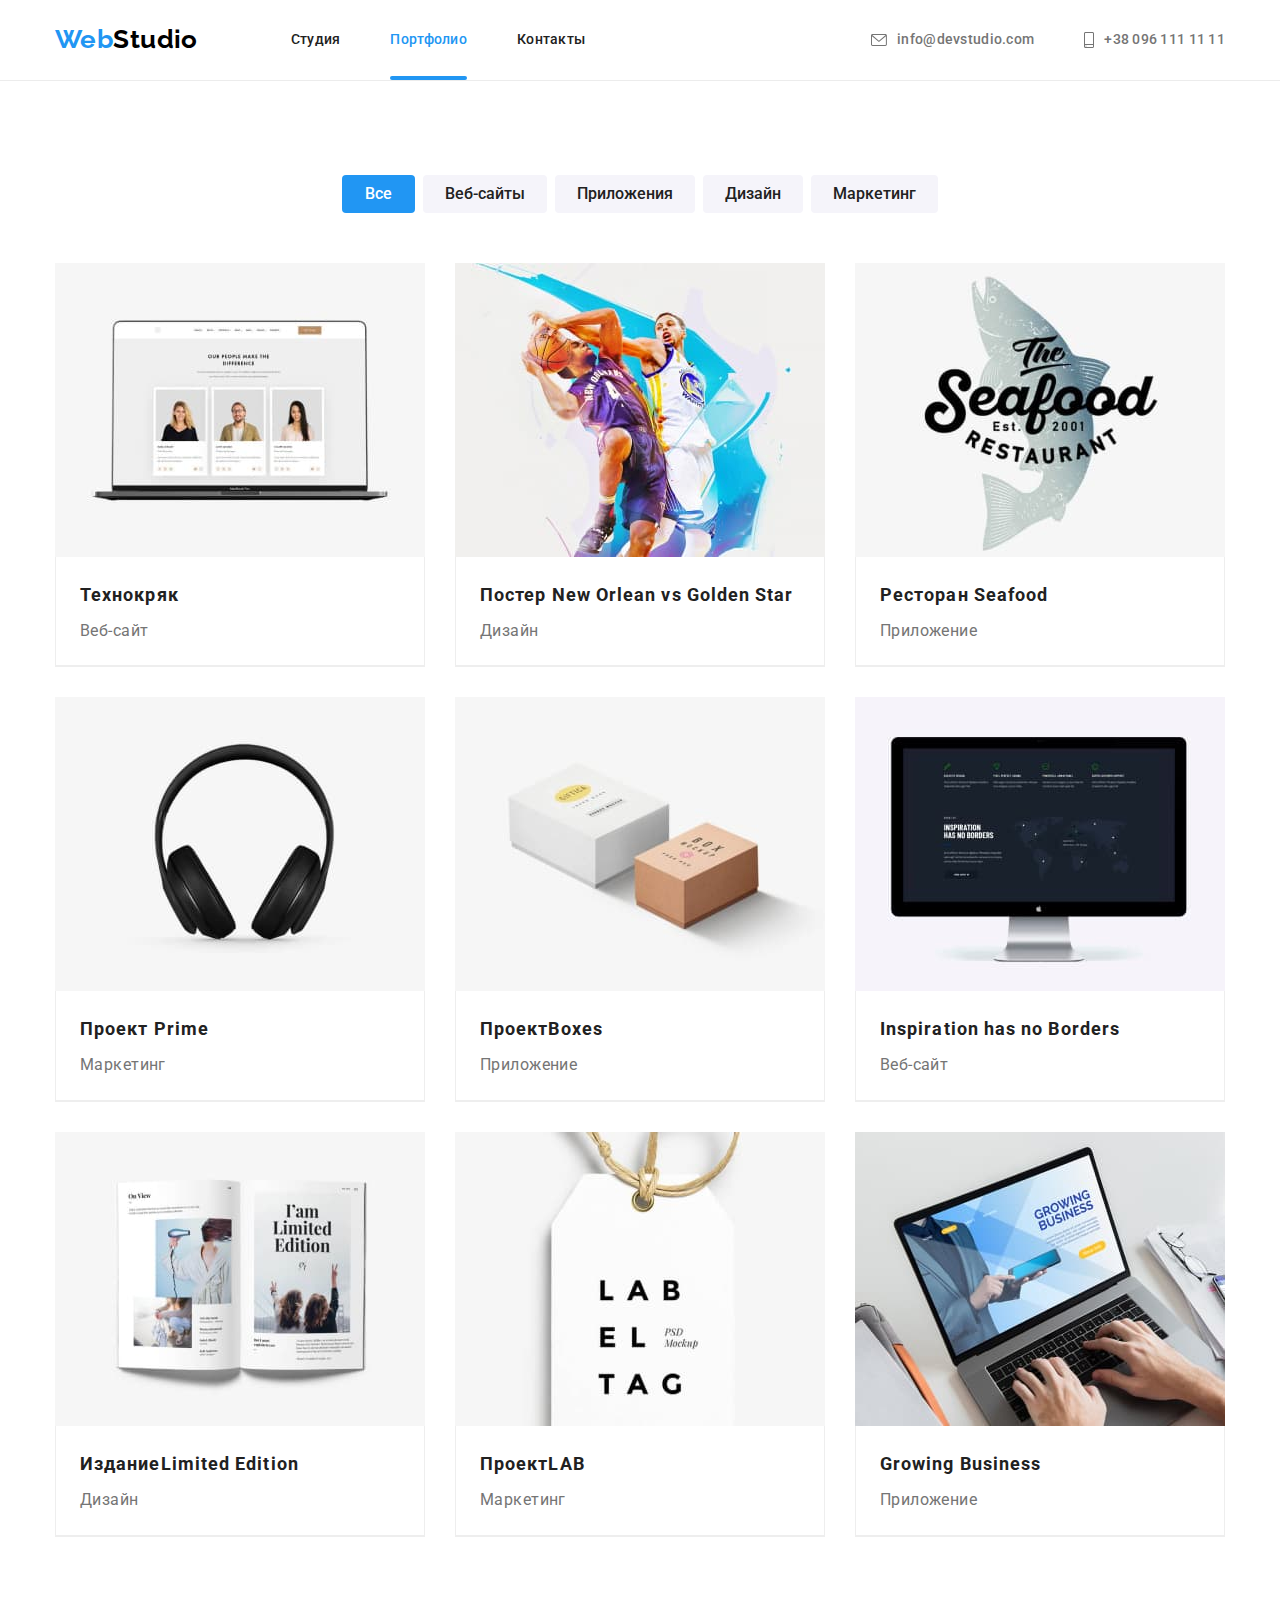
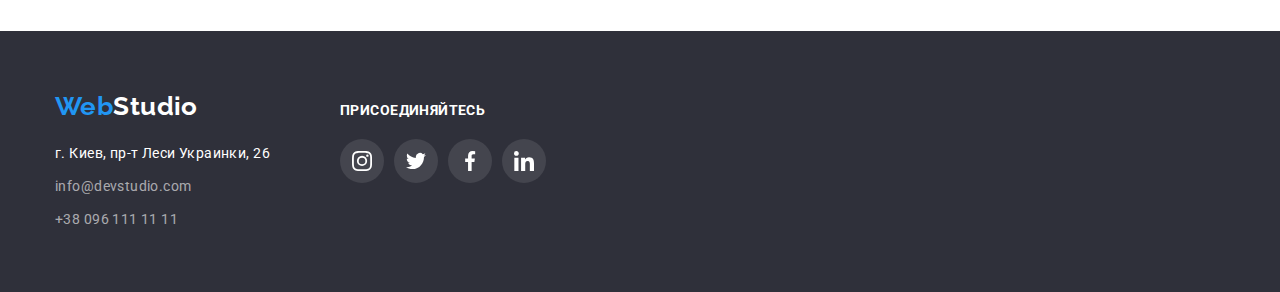
==== portfolio.html @ 0661dd5a "p1" ====
<!DOCTYPE html>
<html lang="ru">
<head>
    <meta charset="UTF-8">
    <meta http-equiv="X-UA-Compatible" content="IE=edge">
    <meta name="viewport" content="width=device-width, initial-scale=1.0">
    <title>Portfolio</title>
    <link rel="preconnect" href="https://fonts.googleapis.com">
    <link rel="preconnect" href="https://fonts.gstatic.com" crossorigin>
    <link href="https://fonts.googleapis.com/css2?family=Raleway:wght@700&family=Roboto:wght@400;500;700;900&display=swap"
        rel="stylesheet">
    <link rel="stylesheet" href="https://cdnjs.cloudflare.com/ajax/libs/modern-normalize/1.1.0/modern-normalize.min.css">
    <link rel="stylesheet" href="./css/style.css">
</head>
<body>
    <header class="header">
        <div class="container header-main">
            <nav class="nav">
                <a class="header-logo" lang="en" href="#">
                    <span class="logo-part" lang="en">Web</span>Studio
                </a>
                <ul class="nav-list list">
                    <li class="nav-item">
                        <a class="nav-link color" href="./index.html">
                            Студия
                        </a>
                    </li>

                    <li class="nav-item">
                        <a class="nav-link color current" href="./portfolio.html">
                            Портфолио
                        </a>
                    </li>

                    <li class="nav-item">
                        <a class="nav-link color" href="#">
                            Контакты
                        </a>
                    </li>
                </ul>
            </nav>
            <ul class="header-contacts list">
                <li class="header-item">
                    <a class="header-link contact" href="mailto:info@devstudio.com">
                        <svg class="header-icon" width="16" height="12">
                            <use href="./images/svg/sprite.svg#letter"></use>
                        </svg>
                        info@devstudio.com
                    </a>
                </li>

                <li class="header-item">
                    <a class="header-link contact" href="tel:+380961111111">
                        <svg class="header-icon" width="10" height="16">
                            <use href="./images/svg/sprite.svg#smartphone"></use>
                        </svg>
                        +38 096 111 11 11
                    </a>
                </li>
            </ul>
        </div>
    </header>
<!-- MAIN section -->
    <main>
        <section class="catalog section">
            <div class="container">
                <h1 class="visually-hidden" lang="en">
                    Catalog
                </h1>
                <ul class="filter-list list">
                    <li class="filter-item">
                        <button type="button" class="filter-btn btn btn-current color">
                            Все
                        </button>
                    </li>
                
                    <li class="filter-item">
                        <button type="button" class="filter-btn btn color">
                            Веб-сайты
                        </button>
                    </li>
                
                    <li class="filter-item">
                        <button type="button" class="filter-btn btn color">
                            Приложения
                        </button>
                    </li>
                
                    <li class="filter-item">
                        <button type="button" class="filter-btn btn color">
                            Дизайн
                        </button>
                    </li>
                
                    <li class="filter-item">
                        <button type="button" class="filter-btn btn color">
                            Маркетинг
                        </button>
                    </li>
                </ul>
                
                <ul class="portfolio-list list">
                    <li class="portfolio-item">
                        <a class="portfolio-link" href="">
                            <div class="portfolio-thumb">
                                <img class="portfolio-img" src="./images/portfolio/catalog_img1.jpg" alt="страница_веб-сайта" width="370">
                                <div class="portfolio-overlay">
                                    <p class="portfolio-text">
                                    Технокряк это современная площадка распространения коронавируса. Компании используют эту платформу для цифрового
                                    шпионажа и атак на защищённые сервера конкурентов.
                                </p>
                                </div>
                            </div>
                            <div class="portfilio-content">
                                <h2 class="portfolio-subtitle color">Технокряк</h2>
                                <p class="portfolio-info">Веб-сайт</p>
                            </div>
                        </a>
                    </li>
                
                    <li class="portfolio-item">
                        <a class="portfolio-link" href="">
                            <div class="portfolio-thumb">
                                <img class="portfolio-img" src="./images/portfolio/catalog_img2.jpg" alt="страница_веб-сайта" width="370">
                                <div class="portfolio-overlay">
                                    <p class="portfolio-text">
                                        Технокряк это современная площадка распространения коронавируса. Компании используют эту платформу для цифрового
                                        шпионажа и атак на защищённые сервера конкурентов.
                                    </p>
                                </div>
                            </div>
                            <div class="portfilio-content">
                                <h2 class="portfolio-subtitle color">Постер <span lang="en">New Orlean vs Golden Star</span></h2>
                                <p class="portfolio-info">Дизайн</p>
                            </div>
                        </a>
                    </li>
                
                    <li class="portfolio-item">
                        <a class="portfolio-link" href="">
                            <div class="portfolio-thumb">
                                <img class="portfolio-img" src="./images/portfolio/catalog_img3.jpg" alt="страница_веб-сайта" width="370">
                                <div class="portfolio-overlay">
                                    <p class="portfolio-text">
                                        Технокряк это современная площадка распространения коронавируса. Компании используют эту платформу для цифрового
                                        шпионажа и атак на защищённые сервера конкурентов.
                                    </p>
                                </div>
                            </div>
                            <div class="portfilio-content">
                                <h2 class="portfolio-subtitle color">Ресторан <span lang="en">Seafood</span></h2>
                                <p class="portfolio-info">Приложение</p>
                            </div>
                        </a>
                    </li>
                
                    <li class="portfolio-item">
                        <a class="portfolio-link" href="">
                            <div class="portfolio-thumb">
                                <img class="portfolio-img" src="./images/portfolio/catalog_img4.jpg" alt="страница_веб-сайта" width="370">
                                <div class="portfolio-overlay">
                                    <p class="portfolio-text">
                                        Технокряк это современная площадка распространения коронавируса. Компании используют эту платформу для цифрового
                                        шпионажа и атак на защищённые сервера конкурентов.
                                    </p>
                                </div>
                            </div>
                            <div class="portfilio-content">
                                <h2 class="portfolio-subtitle color">Проект <span lang="en">Prime</span></h2>
                                <p class="portfolio-info">Маркетинг</p>
                            </div>
                        </a>
                    </li>
                
                    <li class="portfolio-item">
                        <a class="portfolio-link" href="">
                            <div class="portfolio-thumb">
                                <img class="portfolio-img" src="./images/portfolio/catalog_img5.jpg" alt="страница_веб-сайта" width="370">
                                <div class="portfolio-overlay">
                                    <p class="portfolio-text">
                                        Технокряк это современная площадка распространения коронавируса. Компании используют эту платформу для цифрового
                                        шпионажа и атак на защищённые сервера конкурентов.
                                    </p>
                                </div>
                            </div>
                            <div class="portfilio-content">
                                <h2 class="portfolio-subtitle color">Проект<span lang="en">Boxes</span></h2>
                                <p class="portfolio-info">Приложение</p>
                            </div>
                        </a>
                    </li>
                
                    <li class="portfolio-item">
                        <a class="portfolio-link" href="">
                            <div class="portfolio-thumb">
                                <img class="portfolio-img" src="./images/portfolio/catalog_img6.jpg" alt="страница_веб-сайта" width="370">
                                <div class="portfolio-overlay">
                                    <p class="portfolio-text">
                                        Технокряк это современная площадка распространения коронавируса. Компании используют эту платформу для цифрового
                                        шпионажа и атак на защищённые сервера конкурентов.
                                    </p>
                                </div>
                            </div>
                            <div class="portfilio-content">
                                <h2 class="portfolio-subtitle color" lang="en">Inspiration has no Borders</h2>
                                <p class="portfolio-info">Веб-сайт</p>
                            </div>
                        </a>
                    </li>
                
                    <li class="portfolio-item">
                        <a class="portfolio-link" href="">
                            <div class="portfolio-thumb">
                                <img class="portfolio-img" src="./images/portfolio/catalog_img7.jpg" alt="страница_веб-сайта" width="370">
                                <div class="portfolio-overlay">
                                    <p class="portfolio-text">
                                        Технокряк это современная площадка распространения коронавируса. Компании используют эту платформу для цифрового
                                        шпионажа и атак на защищённые сервера конкурентов.
                                    </p>
                                </div>
                            </div>
                            <div class="portfilio-content">
                                <h2 class="portfolio-subtitle color">Издание<span lang="en">Limited Edition</span></h2>
                                <p class="portfolio-info">Дизайн</p>
                            </div>
                        </a>
                    </li>
                
                    <li class="portfolio-item">
                        <a class="portfolio-link" href="">
                            <div class="portfolio-thumb">
                                <img class="portfolio-img" src="./images/portfolio/catalog_img8.jpg" alt="страница_веб-сайта" width="370">
                                <div class="portfolio-overlay">
                                    <p class="portfolio-text">
                                        Технокряк это современная площадка распространения коронавируса. Компании используют эту платформу для цифрового
                                        шпионажа и атак на защищённые сервера конкурентов.
                                    </p>
                                </div>
                            </div>
                            <div class="portfilio-content">
                                <h2 class="portfolio-subtitle color">Проект<span lang="en">LAB</span></h2>
                                <p class="portfolio-info">Маркетинг</p>
                            </div>
                        </a>
                    </li>
                
                    <li class="portfolio-item">
                        <a class="portfolio-link" href="">
                            <div class="portfolio-thumb">
                                <img class="portfolio-img" src="./images/portfolio/catalog_img9.jpg" alt="страница_веб-сайта" width="370">
                                <div class="portfolio-overlay">
                                    <p class="portfolio-text">
                                        Технокряк это современная площадка распространения коронавируса. Компании используют эту платформу для цифрового
                                        шпионажа и атак на защищённые сервера конкурентов.
                                    </p>
                                </div>
                            </div>
                            <div class="portfilio-content">
                                <h2 class="portfolio-subtitle color" lang="en">Growing Business</h2>
                                <p class="portfolio-info">Приложение</p>
                            </div>
                        </a>
                    </li>
                </ul>
            </div>
            
        </section>
    </main>
<!-- Footer seection -->
    <footer class="footer">
        <div class="container footer-main">
            <div>
                <a class="footer-logo" lang="en" href="#">
                    <span class="footer-logo-part logo-part" lang="en">Web</span>Studio
                </a>
                <address class="footer-address">
                    <ul class="address-list list">
                        <li class="address-item">
                            <a class="address-link map" href="https://goo.gl/maps/qqfPJEeKQyeXZiAr5">
                                г. Киев, пр-т Леси Украинки, 26
                            </a>
                        </li>
                
                        <li class="address-item">
                            <a class="address-link contact" href="mailto:info@devstudio.com">
                                info@devstudio.com
                            </a>
                        </li>
                
                        <li class="address-item">
                            <a class="address-link contact" href="tel:+380961111111">
                                +38 096 111 11 11
                            </a>
                        </li>
                    </ul>
                </address>
            </div>
            <div class="footer-join">
                <p class="join-text">
                    присоединяйтесь
                </p>
                <ul class="join-list">
                    <li class="join-item">
                        <a href="https://www.instagram.com/" class="join-link">
                            <svg class="join-icon" width="20" height="20">
                                <use href="./images/svg/sprite.svg#instagram"></use>
                            </svg>
                        </a>
                    </li>
                    <li class="join-item">
                        <a href="https://www.twitter.com/" class="join-link">
                            <svg class="join-icon" width="20" height="20">
                                <use href="./images/svg/sprite.svg#twitter"></use>
                            </svg>
                        </a>
                    </li>
                    <li class="join-item">
                        <a href="https://www.facebook.com/" class="join-link">
                            <svg class="join-icon" width="20" height="20">
                                <use href="./images/svg/sprite.svg#facebook"></use>
                            </svg>
                        </a>
                    </li>
                    <li class="join-item">
                        <a href="https://www.linkedin.com/" class="join-link">
                            <svg class="join-icon" width="20" height="20">
                                <use href="./images/svg/sprite.svg#linkedin"></use>
                            </svg>
                        </a>
                    </li>
                </ul>
            </div>
        </div>
    </footer>
</body>
</html>
---- css/style.css ----
:root {
  --primary-text-color: #757575;
  --title-text-color: #212121;
  --accent-color: #2196f3;
  --first-btn-color: #f5f4fa;
  --hover-btn-color: #188ce8;
  --main-light-color: #ffffff;
  --primary-bg-color: #2f303a;
  --logo-text-color: #000000;
  --border-line-color: #eeeeee;
  --head-border-color: #ececec;
  --item-space-gap: 30px;
  --first-icon-color: #afb1b8;
  --background-icon-color: rgba(255, 255, 255, 0.1);
  --address-main-color: rgba(255, 255, 255, 0.6);
  --thumb-hover-color: rgba(33, 150, 243, 0.9);
  --transition-time: 250ms;
  --function-time: cubic-bezier(0.4, 0, 0.2, 1);
}
html {
  box-sizing: border-box;
}
*,
*::before,
*::after {
  box-sizing: inherit;
}
body {
  color: var(--primary-text-color);
  background-color: var(--main-light-color);
  font-family: 'Roboto', sans-serif;
  font-size: 14px;
  line-height: 1.7;
  font-weight: 400;
  letter-spacing: 0.03em;
  margin: 0;
}
h1,
h2,
h3,
h4,
h5,
h6,
p,
ul {
  margin: 0;
  padding: 0;
  list-style: none;
}
img {
  display: block;
  max-width: 100%;
  margin: 0;
  padding: 0;
}
.visually-hidden {
  position: absolute;
  white-space: nowrap;
  width: 1px;
  height: 1px;
  overflow: hidden;
  border: 0;
  padding: 0;
  clip: rect(0 0 0 0);
  clip-path: inset(50%);
  margin: -1px;
}
.overlay {
  max-width: 1600px;
  min-height: 600px;
  margin-right: auto;
  margin-left: auto;

  background-image: linear-gradient(to right, rgba(47, 48, 58, 0.4), rgba(47, 48, 58, 0.4)),
    url(../images/bg-hero.jpg);

  background-repeat: no-repeat;
  background-position: center;
  background-size: cover;
}
.section {
  padding-top: 94px;
  padding-bottom: 94px;
}
.container {
  max-width: 1200px;
  padding-left: 15px;
  padding-right: 15px;
  margin: 0 auto;
}
.list {
  list-style: none;
}
.section-title {
  color: var(--title-text-color);
  font-weight: 700;
  font-size: 36px;
  line-height: 1.25;
  text-align: center;
}
.nav-link:hover,
.nav-link:focus,
.contact:hover,
.contact:focus,
.address-link.map:hover,
.address-link.map:focus,
.nav-link,
.nav-link.current,
.logo-part {
  color: var(--accent-color);
}
.color {
  color: var(--title-text-color);
}

.btn {
  display: inline-block;
  font-size: 16px;
  border: transparent;
  border-radius: 4px;
  font-family: inherit;
  cursor: pointer;
  text-align: center;
}

/* header */
.header {
  border-bottom: 1px solid var(--head-border-color);
}
.header-main,
.nav {
  display: flex;
  align-items: center;
}
.header-logo,
.footer-logo {
  font-family: 'Raleway', sans-serif;
  font-weight: 700;
  font-size: 26px;
  line-height: 1.2;
  text-decoration: none;
}
.header-logo {
  display: flex;
  padding-top: 24px;
  padding-bottom: 24px;
  color: var(--logo-text-color);
}
.nav-list {
  display: flex;
  margin-left: 93px;
}
.header-contacts {
  display: flex;
  margin-left: auto;
}
.nav-list .nav-item + .nav-item,
.header-contacts .header-item + .header-item {
  margin-left: 50px;
}
.nav-item {
  position: relative;
}
.current::before {
  position: absolute;
  bottom: 0;
  right: 0;

  content: '';

  min-width: 100%;
  min-height: 4px;

  background-color: var(--accent-color);
  border-radius: 2px;
}
.nav-link,
.header-link {
  display: flex;
  align-items: center;
  padding-top: 32px;
  padding-bottom: 32px;

  font-weight: 500;
  line-height: 1.14;
  letter-spacing: 0.02em;
  text-decoration: none;

  transition: color var(--transition-time) var(--function-time);
}
.header-link {
  color: inherit;
}
.header-icon {
  margin-right: 10px;
  fill: currentColor;
}
/* Hero  */
.hero {
  padding-top: 200px;
  padding-bottom: 200px;
  text-align: center;
  margin-top: 0;
  background-color: var(--primary-bg-color);
}
.hero-main {
  max-width: 696px;
}
.hero-title {
  margin-bottom: var(--item-space-gap);

  color: var(--main-light-color);
  font-weight: 900;
  font-size: 44px;
  line-height: 1.4;

  letter-spacing: 0.06em;
  text-transform: uppercase;
}
.hero-btn {
  min-width: 200px;
  padding: 10px 32px;

  font-weight: 700;
  line-height: 1.8;
  letter-spacing: 0.06em;
  box-shadow: 0px 4px 4px rgba(0, 0, 0, 0.15);
  color: var(--main-light-color);
  background-color: var(--accent-color);

  transform: background-color var(--transition-time) var(--function-time);
}
.hero-btn:hover,
.hero-btn:focus {
  background-color: var(--hover-btn-color);
}
.backdrop {
  position: fixed;
  top: 0;
  left: 0;
  width: 100%;
  height: 100%;
  z-index: 2;

  background: rgba(0, 0, 0, 0.2);

  transition: opacity var(--transition-time) var(--function-time);
}
.backdrop.is-hidden {
  opacity: 0;
  pointer-events: none;
}
.backdrop.is-hidden .modal {
  transform: translate(-50%, -50%) scale(1.2);
}
.modal {
  position: absolute;
  top: 50%;
  left: 50%;
  transform: translate(-50%, -50%) scale(1);
  transition: var(--transition-time) var(--function-time);

  min-width: 528px;
  min-height: 581px;
  background: var(--main-light-color);
  box-shadow: 0px 1px 3px rgba(0, 0, 0, 0.12), 0px 1px 1px rgba(0, 0, 0, 0.14),
    0px 2px 1px rgba(0, 0, 0, 0.2);
  border-radius: 4px;
}
.modal-btn {
  display: block;
  margin-left: auto;
  margin-top: 8px;
  margin-right: 8px;

  min-width: 30px;
  min-height: 30px;

  color: var(--logo-text-color);
  background: var(--main-light-color);
  border: 1px solid rgba(0, 0, 0, 0.1);
  border-radius: 50%;
  cursor: pointer;
}
.modal-icon {
  fill: currentColor;
}

/* Benefits */
.benefits-list {
  display: flex;
  flex-wrap: wrap;
  margin-left: calc(-1 * var(--item-space-gap));
}
.benefits-item {
  flex-basis: calc(100% / 4 - var(--item-space-gap));
  margin-left: var(--item-space-gap);
}
.benefits-icon-wrapper {
  display: flex;
  justify-content: center;
  align-items: center;
  margin-bottom: var(--item-space-gap);

  min-width: 270px;
  min-height: 120px;
  background: var(--first-btn-color);
  border-radius: 4px;
}
.benefits-subtitle {
  margin-bottom: 10px;

  font-size: inherit;
  text-transform: uppercase;
  font-weight: 700;
  line-height: 1.14;
}
/* Developments */
.developments {
  padding-bottom: 94px;
}
.developments-list {
  display: flex;
  flex-wrap: wrap;
  margin-bottom: calc(-1 * var(--item-space-gap));
  margin-left: calc(-1 * var(--item-space-gap));
}
.developments-item {
  flex-basis: calc(100% / 3 - var(--item-space-gap));
  margin-left: var(--item-space-gap);
  margin-bottom: var(--item-space-gap);
}
.developments-title {
  margin-bottom: 50px;
}
.development-thumb {
  position: relative;
  display: flex;
  justify-content: center;
  align-items: flex-end;
  z-index: 1;
}
.development-thumb::before {
  position: absolute;
  bottom: 0;
  right: 0;
  content: '';

  width: 100%;
  height: 70px;
  background-color: rgba(47, 48, 58, 0.8);
}
.development-subtitle {
  position: absolute;
  bottom: 27px;

  font-weight: 700;
  text-transform: uppercase;
  line-height: 1.14;
  color: var(--main-light-color);
}
/* Our-team */
.our-team {
  background: var(--first-btn-color);
}
.team-list {
  display: flex;
  flex-wrap: wrap;
  margin-bottom: calc(-1 * var(--item-space-gap));
  margin-left: calc(-1 * var(--item-space-gap));
}
.team-item {
  flex-basis: calc(100% / 4 - var(--item-space-gap));
  margin-left: var(--item-space-gap);
  margin-bottom: var(--item-space-gap);

  text-align: center;
  overflow: hidden;
  background: #ffffff;
  box-shadow: 0px 1px 3px rgba(0, 0, 0, 0.12), 0px 1px 1px rgba(0, 0, 0, 0.14),
    0px 2px 1px rgba(0, 0, 0, 0.2);
  border-radius: 0px 0px 4px 4px;
}
.team-title {
  margin-bottom: 50px;
}
.team-content {
  padding: var(--item-space-gap) 32px;
}
.team-positions,
.team-name {
  line-height: 1.18;
  font-size: 16px;
}
.team-name {
  margin-bottom: 10px;

  font-weight: 500;
}
.team-positions {
  margin-bottom: 16px;
}
.team-icon-list .team-icon-item + .team-icon-item {
  margin-left: 10px;
}
.team-icon-list {
  display: flex;
  list-style: none;
}
.team-link {
  display: flex;
  justify-content: center;
  align-items: center;

  min-width: 44px;
  min-height: 44px;
  border-radius: 50%;
  color: var(--first-icon-color);

  transition: background-color var(--transition-time) var(--function-time),
    color var(--transition-time) var(--function-time);
}
.team-link:hover,
.team-link:focus {
  background-color: var(--accent-color);
  color: var(--main-light-color);
}
.team-icon {
  fill: currentColor;
}

/* CLIENTS */
.clients-title {
  margin-bottom: 50px;
}
.clients-list {
  display: flex;
  flex-wrap: wrap;
  margin-left: calc(-1 * var(--item-space-gap));
}
.clients-item {
  flex-basis: calc(100% / 6 - 30px);
  margin-left: var(--item-space-gap);
}
.clients-link {
  display: flex;
  justify-content: center;
  align-items: center;
  min-width: 170px;
  min-height: 92px;

  border: 1px solid var(--first-icon-color);
  border-radius: 4px;
  color: var(--first-icon-color);

  transition: border-color var(--transition-time) var(--function-time),
    color var(--transition-time) var(--function-time);
}
.clients-link:hover,
.clients-link:focus {
  border: 1px solid var(--accent-color);
  color: var(--accent-color);
}
.clients-icon {
  fill: currentColor;
}

/* filter catalog */
.filter-list {
  display: flex;
  align-items: center;
  justify-content: center;
  margin-bottom: 50px;
}
.filter-list .filter-item + .filter-item {
  margin-left: 8px;
}
.filter-btn {
  min-width: 73px;
  padding: 6px 22px;
  margin-top: 0;

  background: var(--first-btn-color);
  line-height: 1.6;
  font-weight: 500;

  transition: background-color var(--transition-time) var(--function-time),
    color var(--transition-time) var(--function-time),
    box-shadow var(--transition-time) var(--function-time);
}
.filter-btn:hover,
.filter-btn:focus {
  color: var(--main-light-color);
  background-color: var(--accent-color);
  box-shadow: 0px 3px 1px rgba(0, 0, 0, 0.1), 0px 1px 2px rgba(0, 0, 0, 0.08),
    0px 2px 2px rgba(0, 0, 0, 0.12);
}
.btn-current {
  color: var(--main-light-color);
  background-color: var(--accent-color);
}
/* Portfolio catalog */
.portfolio-list {
  display: flex;
  flex-wrap: wrap;
  margin: -15px;

  background: var(--main-light-color);
}
.portfolio-item {
  flex-basis: calc(100% / 3 - var(--item-space-gap));
  margin: 15px;

  border-bottom: 1px solid var(--border-line-color);
  transition: box-shadow var(--transition-time) var(--function-time);
}

.portfolio-link:focus,
.portfolio-link:hover {
  box-shadow: 0px 1px 1px rgba(0, 0, 0, 0.12), 0px 4px 4px rgba(0, 0, 0, 0.06),
    1px 4px 6px rgba(0, 0, 0, 0.16);
}

.portfolio-thumb {
  position: relative;
  display: flex;
  justify-content: center;
  align-items: center;
  overflow: hidden;
}

.portfolio-overlay {
  position: absolute;
  display: flex;
  justify-content: center;
  align-items: center;
  width: 100%;
  height: 100%;

  font-size: 18px;
  line-height: 1.55;
  background: var(--thumb-hover-color);
  transform: translateY(102%);
  transition: transform var(--transition-time) var(--function-time);
}
.portfolio-text {
  position: absolute;

  max-width: 322px;
  max-height: 168px;
  display: inline-block;
  font-size: 18px;
  line-height: 1.55;
  color: var(--main-light-color);
}
.portfolio-link:hover .portfolio-overlay,
.portfolio-link:focus .portfolio-overlay {
  transform: translateY(0);
}

.portfilio-content {
  padding: 20px 24px;
  border-bottom: 1px solid var(--border-line-color);
  border-left: 1px solid var(--border-line-color);
  border-right: 1px solid var(--border-line-color);
}

.portfolio-link {
  display: inline-block;
  text-decoration: none;
  font-style: inherit;
  color: inherit;
}

.portfolio-subtitle {
  margin-bottom: 4px;

  font-weight: 700;
  font-size: 18px;
  line-height: 2;
  letter-spacing: 0.06em;
}
.portfolio-info {
  font-size: 16px;
  line-height: 1.8;
}

/* Footer */
.footer {
  padding-top: 60px;
  padding-bottom: 60px;

  background-color: var(--primary-bg-color);
}
.footer-main {
  display: flex;
  align-items: baseline;
}
.footer-logo {
  margin-bottom: 20px;
}
.address-link {
  color: var(--address-main-color);
}
.footer-logo,
.address-link.map {
  color: var(--main-light-color);
}
.footer-logo,
.address-link,
.footer-address {
  display: flex;
  text-decoration: none;
  font-style: inherit;
}
.address-link {
  transition: color var(--transition-time) var(--function-time);
}
.footer-logo {
  display: inline-block;
}
.address-item:not(:last-child) {
  margin-bottom: 9px;
}

.footer-join {
  min-width: 206px;
  margin-left: 70px;
}
.join-text {
  margin-bottom: 20px;
  color: var(--main-light-color);
  text-transform: uppercase;
  line-height: 1.14;
  font-weight: 700;
}
.join-list {
  display: flex;
}
.join-list .join-item + .join-item {
  margin-left: 10px;
}
.join-link {
  display: flex;
  justify-content: center;
  align-items: center;

  min-width: 44px;
  min-height: 44px;
  border-radius: 50%;
  background: var(--background-icon-color);
  color: var(--main-light-color);

  transition: background-color var(--transition-time) var(--function-time);
}
.join-link:hover,
.join-link:focus {
  background-color: var(--accent-color);
}
.join-icon {
  fill: currentColor;
}
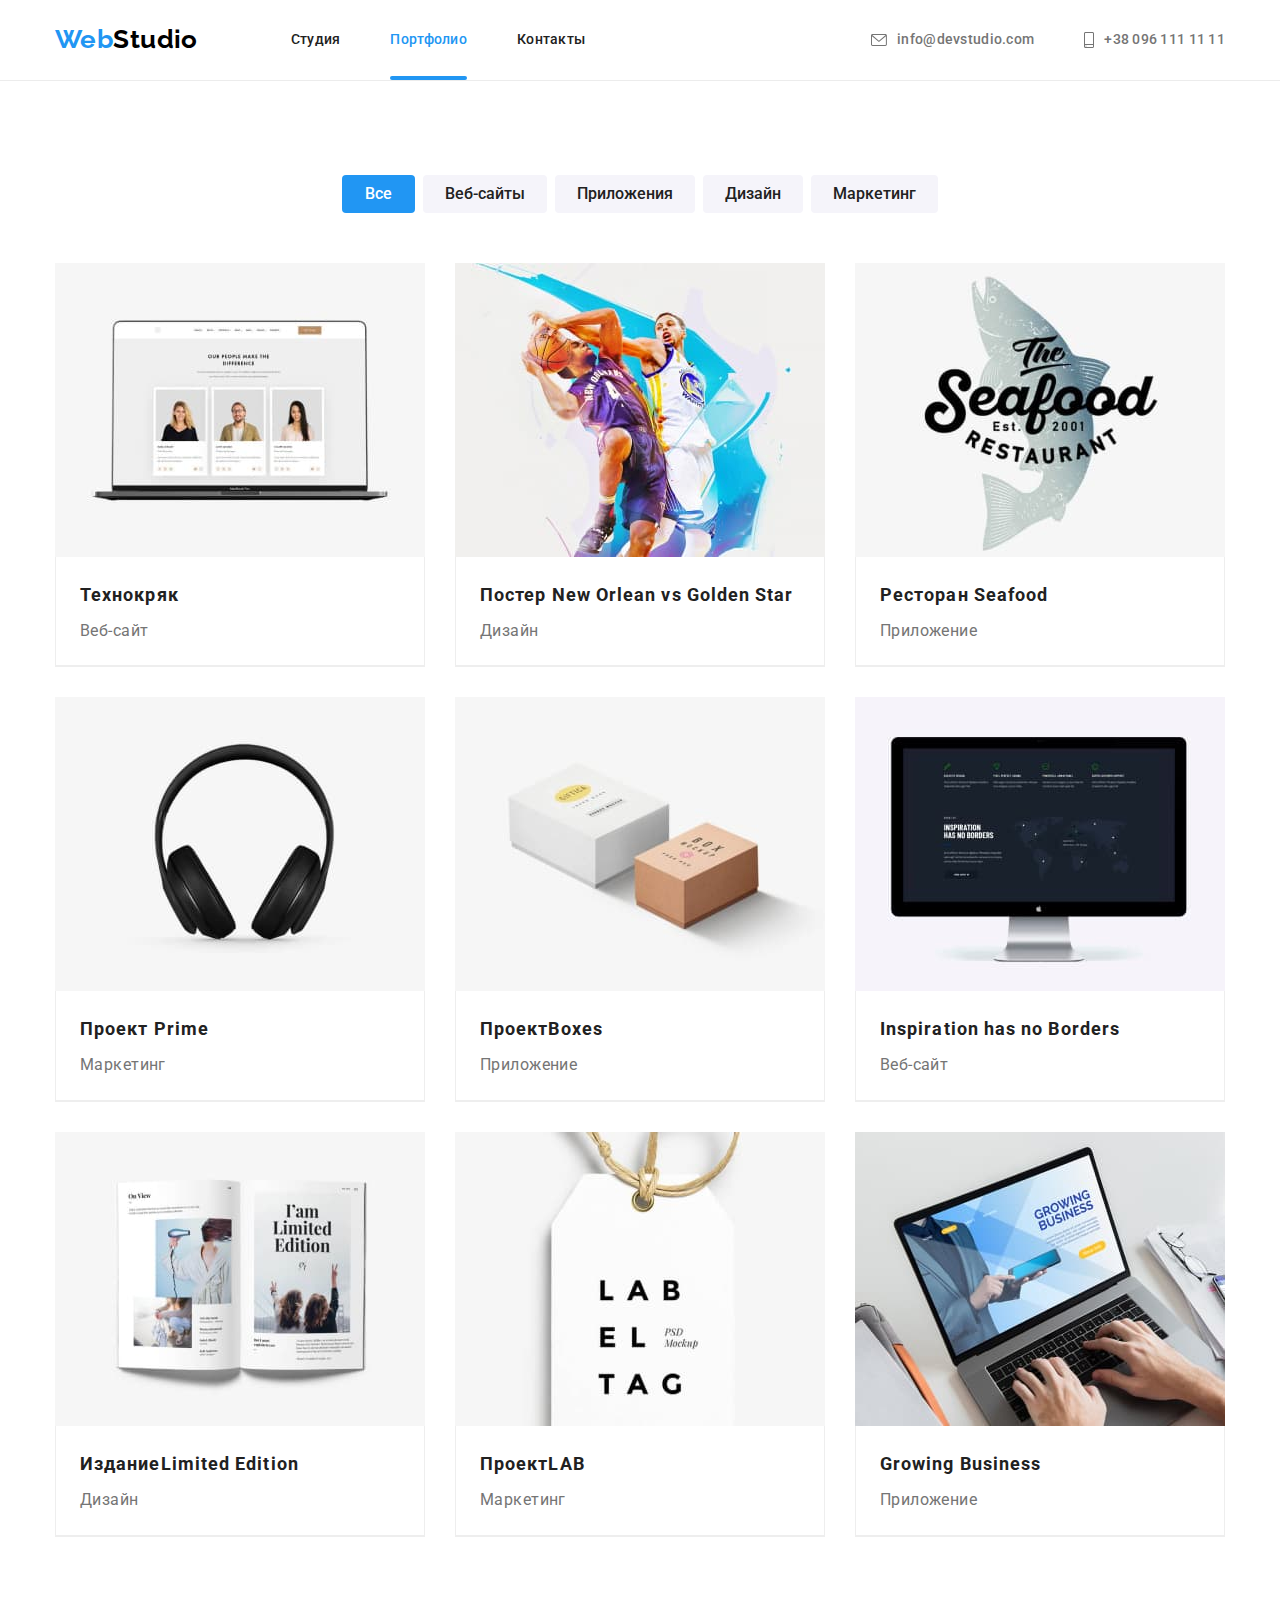
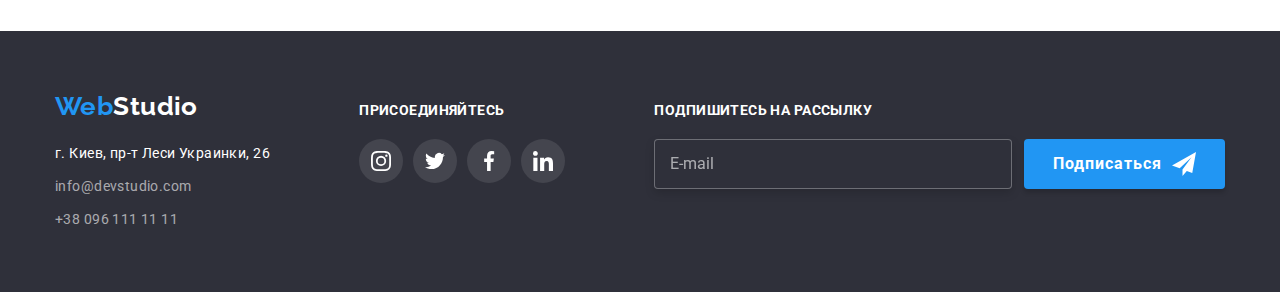
==== commit 30659921: "p2" ====
--- a/portfolio.html
+++ b/portfolio.html
@@ -330,6 +330,22 @@
                     </li>
                 </ul>
             </div>
+            <div class="footer-subscribe">
+                <b class="footer-subscribe-text">Подпишитесь на рассылку</b>
+                <ul class="footer-subscribe-list">
+                    <li class="footer-subscribe-item">
+                        <input class="footer-subscribe-input" type="email" name="mail" id="" placeholder="E-mail" label>
+                    </li>
+                    <li class="footer-subscribe-item">
+                        <button class="footer-subscribe-btn" type="submit">
+                            Подписаться
+                            <svg class="footer-subscribe-icon" width="24" height="24">
+                                <use href="images/svg/sprite.svg#plane"></use>
+                            </svg>
+                        </button>
+                    </li>
+                </ul>
+            </div>
         </div>
     </footer>
 </body>
--- a/css/style.css
+++ b/css/style.css
@@ -595,6 +595,7 @@
 .footer-main {
   display: flex;
   align-items: baseline;
+  justify-content: space-between;
 }
 .footer-logo {
   margin-bottom: 20px;
@@ -625,7 +626,6 @@
 
 .footer-join {
   min-width: 206px;
-  margin-left: 70px;
 }
 .join-text {
   margin-bottom: 20px;
@@ -660,3 +660,64 @@
 .join-icon {
   fill: currentColor;
 }
+.footer-subscribe {
+  display: flex;
+  flex-direction: column;
+}
+.footer-subscribe-text {
+  margin-bottom: 20px;
+
+  font-weight: 700;
+  line-height: 1.14;
+  text-transform: uppercase;
+
+  color: var(--main-light-color);
+}
+.footer-subscribe-list {
+  display: flex;
+}
+.footer-subscribe-input {
+  padding: 15px;
+  min-width: 358px;
+  min-height: 50px;
+
+  background-color: var(--primary-bg-color);
+  border: 1px solid rgba(255, 255, 255, 0.3);
+  filter: drop-shadow(0px 4px 4px rgba(0, 0, 0, 0.15));
+  border-radius: 4px;
+}
+
+.footer-subscribe-input::placeholder {
+  font-size: 16px;
+  line-height: 1.25;
+
+  color: rgba(255, 255, 255, 0.6);
+}
+.footer-subscribe-list .footer-subscribe-item + .footer-subscribe-item {
+  margin-left: 12px;
+}
+.footer-subscribe-btn {
+  display: flex;
+  align-items: center;
+
+  padding: 10px 28px;
+  min-width: 200px;
+  max-height: 50px;
+
+  font-weight: 700;
+  font-size: 16px;
+  line-height: 1.87;
+  letter-spacing: 0.06em;
+
+  color: var(--main-light-color);
+  background: var(--accent-color);
+  box-shadow: 0px 4px 4px rgba(0, 0, 0, 0.15);
+  border-radius: 4px;
+  border: 1px solid transparent;
+  cursor: pointer;
+}
+.footer-subscribe-icon {
+  margin-left: 10px;
+
+  fill: currentColor;
+}
